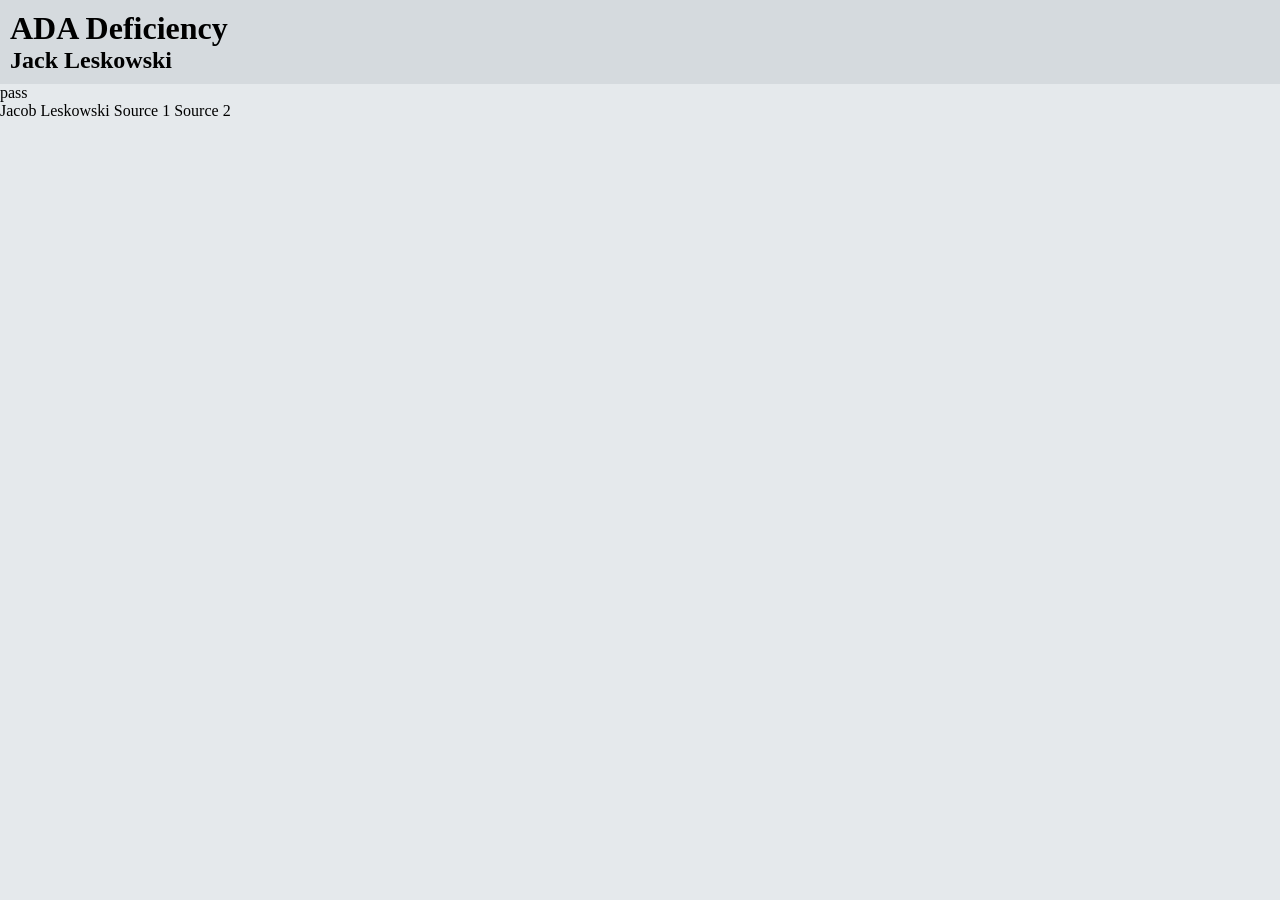
==== index.html @ b282b881 "init" ====
<!DOCTYPE html>
<html lang="en">

<head>
    <meta charset="UTF-8">
    <meta name="viewport" content="width=device-width, initial-scale=1.0">
    <title>ADA Deficiency</title>
    <link rel="stylesheet" href="style.css">
</head>

<body>
    <header id="largestHeader">
        <h1 id="title">ADA Deficiency</h1>
        <h2 id="author">Jack Leskowski</h2>
    </header>
    <main>
        pass
    </main>
    <footer>
        <a>Jacob Leskowski</a>
        <a>Source 1</a>
        <a>Source 2</a>
    </footer>
</body>

</html>
---- style.css ----
*,
*::before,
*::after {
    box-sizing: border-box;
}

:root {
    --text-color: #0D1321;
    --background: #E5E9EC;
    --background-secondary: #d5dade;
    --primary: #63C132;
    --secondary: #358600;
    --pop: #F25F5C;
}

html,
body {
    margin: 0;
    height: 100%;
    background-color: var(--background);
}

#largestHeader {
    padding: 10px;
    background-color: var(--background-secondary);
}

#largestHeader #title,
#largestHeader #author {
    margin: 0;
}
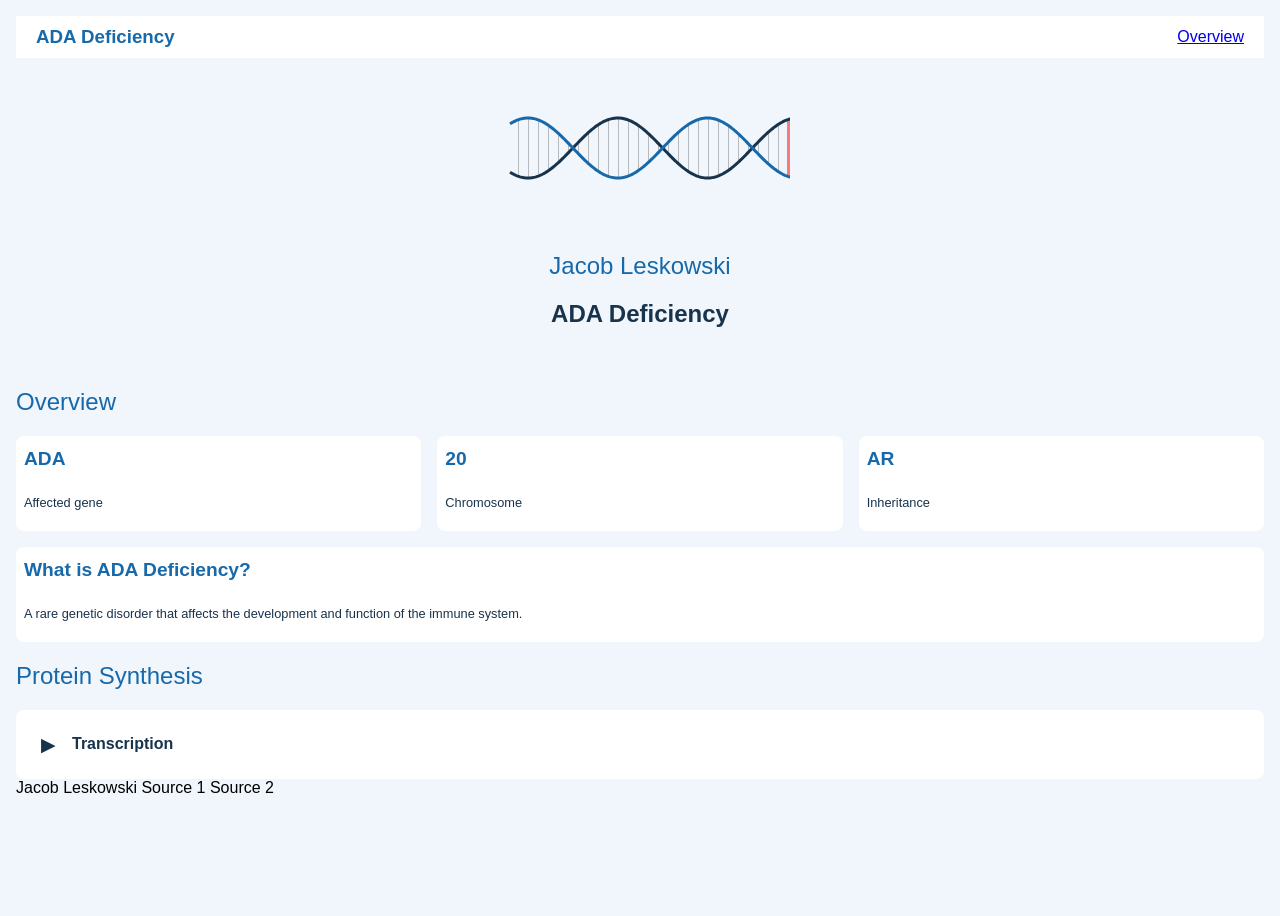
==== commit a35927b1: "genes" ====
--- a/index.html
+++ b/index.html
@@ -6,21 +6,62 @@
     <meta name="viewport" content="width=device-width, initial-scale=1.0">
     <title>ADA Deficiency</title>
     <link rel="stylesheet" href="style.css">
+    <link rel="icon" type="image/x-icon" href="assets/Favicon.png">
 </head>
 
 <body>
-    <header id="largestHeader">
-        <h1 id="title">ADA Deficiency</h1>
-        <h2 id="author">Jack Leskowski</h2>
-    </header>
-    <main>
-        pass
-    </main>
-    <footer>
-        <a>Jacob Leskowski</a>
-        <a>Source 1</a>
-        <a>Source 2</a>
-    </footer>
+    <nav id="navbar">
+        <h3><a href="#home">ADA Deficiency</a></h3>
+        <ul>
+            <a href="#overview">Overview</a>
+            </li>
+        </ul>
+    </nav>
+    <section id="home">
+        <svg id="animatedDNA"></svg>
+        <h2>Jacob Leskowski</h2>
+        <h1>ADA Deficiency</h1>
+    </section>
+    <section id="overview">
+        <h2 class="subtitle">Overview</h2>
+        <section id="infoCardCase">
+            <aside class="infoCard overCard">
+                <h4>ADA</h4>
+                <p>Affected gene</p>
+            </aside>
+            <aside class="infoCard overCard">
+                <h4>20</h4>
+                <p>Chromosome</p>
+            </aside>
+            <aside class="infoCard overCard">
+                <h4>AR</h4>
+                <p>Inheritance</p>
+            </aside>
+        </section>
+        <aside class="infoCard">
+            <h4>What is ADA Deficiency?</h4>
+            <p>A rare genetic disorder that affects the development and function of the immune system.</p>
+        </aside>
+    </section>
+    <section id="Protein Synthesis">
+        <h2 class="subtitle">Protein Synthesis</h2>
+        <section id="proteinStepCase">
+            <aside class="proteinCard">
+                <header>
+                    <button>▶</button>
+                    <h4>Transcription</h4>
+                </header>
+                <p>Inside the nucleus, the information stored in a gene is copied into RNA.</p>
+            </aside>
+        </section>
+        <footer>
+            <a>Jacob Leskowski</a>
+            <a>Source 1</a>
+            <a>Source 2</a>
+        </footer>
+        <script src="dnaAnimation.js"></script>
+        <script src="proteinCards.js"></script>
+
 </body>
 
 </html>
--- a/style.css
+++ b/style.css
@@ -5,27 +5,141 @@
 }
 
 :root {
-    --text-color: #0D1321;
-    --background: #E5E9EC;
-    --background-secondary: #d5dade;
-    --primary: #63C132;
-    --secondary: #358600;
-    --pop: #F25F5C;
+    --background: #F0F6FC;
+    --surface: #FFFFFF;
+    --accent: #1769AA;
+    --text: #18334C;
+    --carrier: #A16B08;
+    --affected: #C83D4D;
 }
+
 
 html,
 body {
-    margin: 0;
+    margin: 8px;
     height: 100%;
+    font-family: 'Inter', sans-serif;
     background-color: var(--background);
 }
 
-#largestHeader {
-    padding: 10px;
-    background-color: var(--background-secondary);
+/* #region Navigation */
+
+#navbar {
+    background-color: var(--surface);
+    display: flex;
+    justify-content: space-between;
+    align-items: center;
+    padding: 10px 20px;
 }
 
-#largestHeader #title,
-#largestHeader #author {
+#navbar h3 {
+    color: var(--accent);
     margin: 0;
+}
+
+#navbar h3 a {
+    color: var(--accent);
+    text-decoration: none;
+}
+
+#navbar ul {
+    list-style-type: none;
+    margin: 0;
+    padding: 0;
+    display: flex;
+}
+
+#navbar li a {
+    color: var(--text);
+    margin-left: 20px;
+    text-decoration: none;
+}
+
+/* #endregion */
+
+/* #region Home */
+
+#home {
+    text-align: center;
+    padding: 20px;
+}
+
+#home h2 {
+    font-weight: 100;
+    color: var(--accent);
+}
+
+#home h1 {
+    font-weight: bold;
+    color: var(--text);
+}
+
+/* #endregion */
+
+/* #region Overview */
+
+.subtitle {
+    font-weight: 100;
+    color: var(--accent);
+}
+
+#infoCardCase {
+    display: flex;
+    gap: 16px;
+    margin-bottom: 16px;
+}
+
+.overCard {
+    flex: 1;
+}
+
+.infoCard {
+    padding: 8px;
+    background-color: var(--surface);
+    border-radius: 8px;
+}
+
+.infoCard h4 {
+    font-size: 1.2em;
+    font-weight: 0;
+    margin-top: 4px;
+    color: var(--accent);
+}
+
+.infoCard p {
+    font-size: 0.8em;
+    color: var(--text);
+}
+
+/* #endregion */
+
+/* #region Protein Synthesis */
+
+.proteinCard {
+    border-radius: 8px;
+    background-color: var(--surface);
+    padding: 4px 16px;
+}
+
+.proteinCard header {
+    display: flex;
+    align-items: center;
+    color: var(--text);
+    gap: 8px;
+}
+
+.proteinCard header button {
+    width: 32px;
+    height: 32px;
+    border: none;
+    color: var(--text);
+    background-color: var(--surface);
+    font-size: 1.2em;
+    border-radius: 4px;
+    transition: background-color 0.3s ease-out;
+}
+
+.proteinCard header button:hover {
+    background-color: var(--background);
+    transition: background-color 0.3s ease-out;
 }
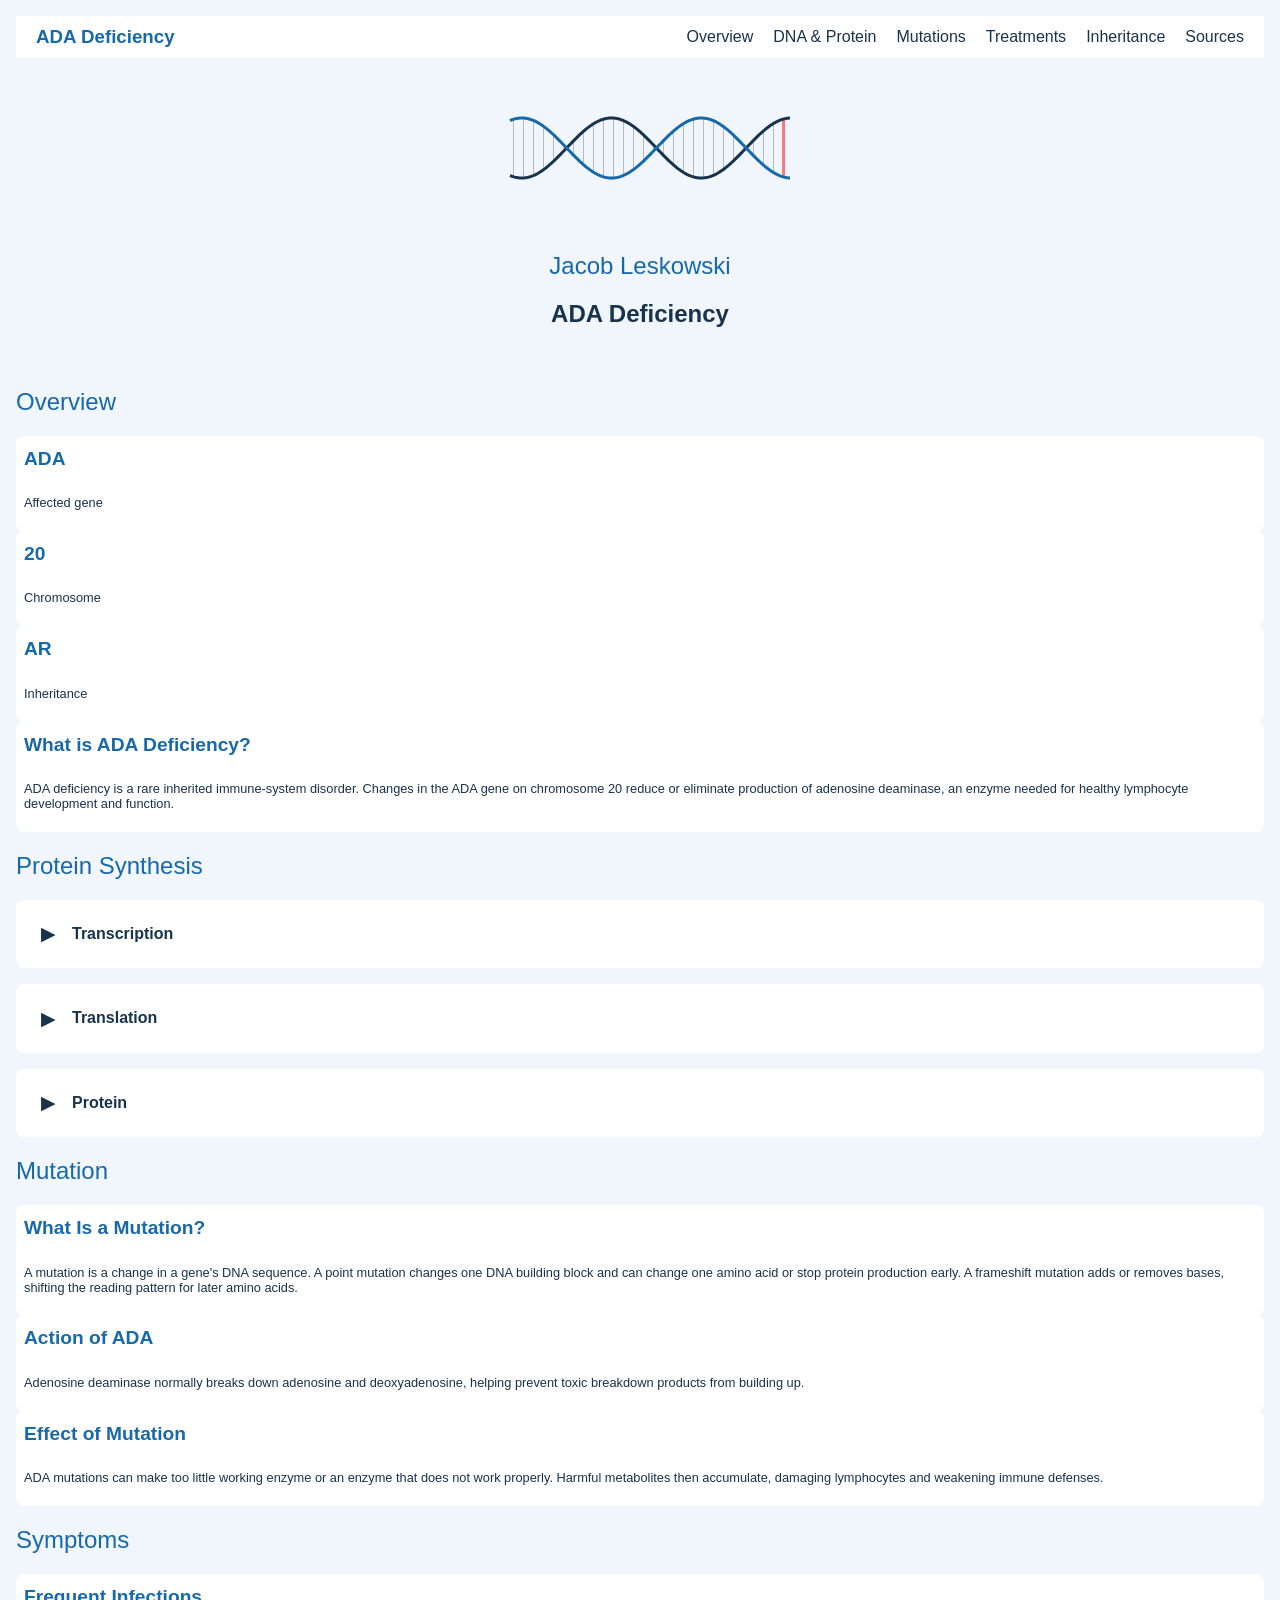
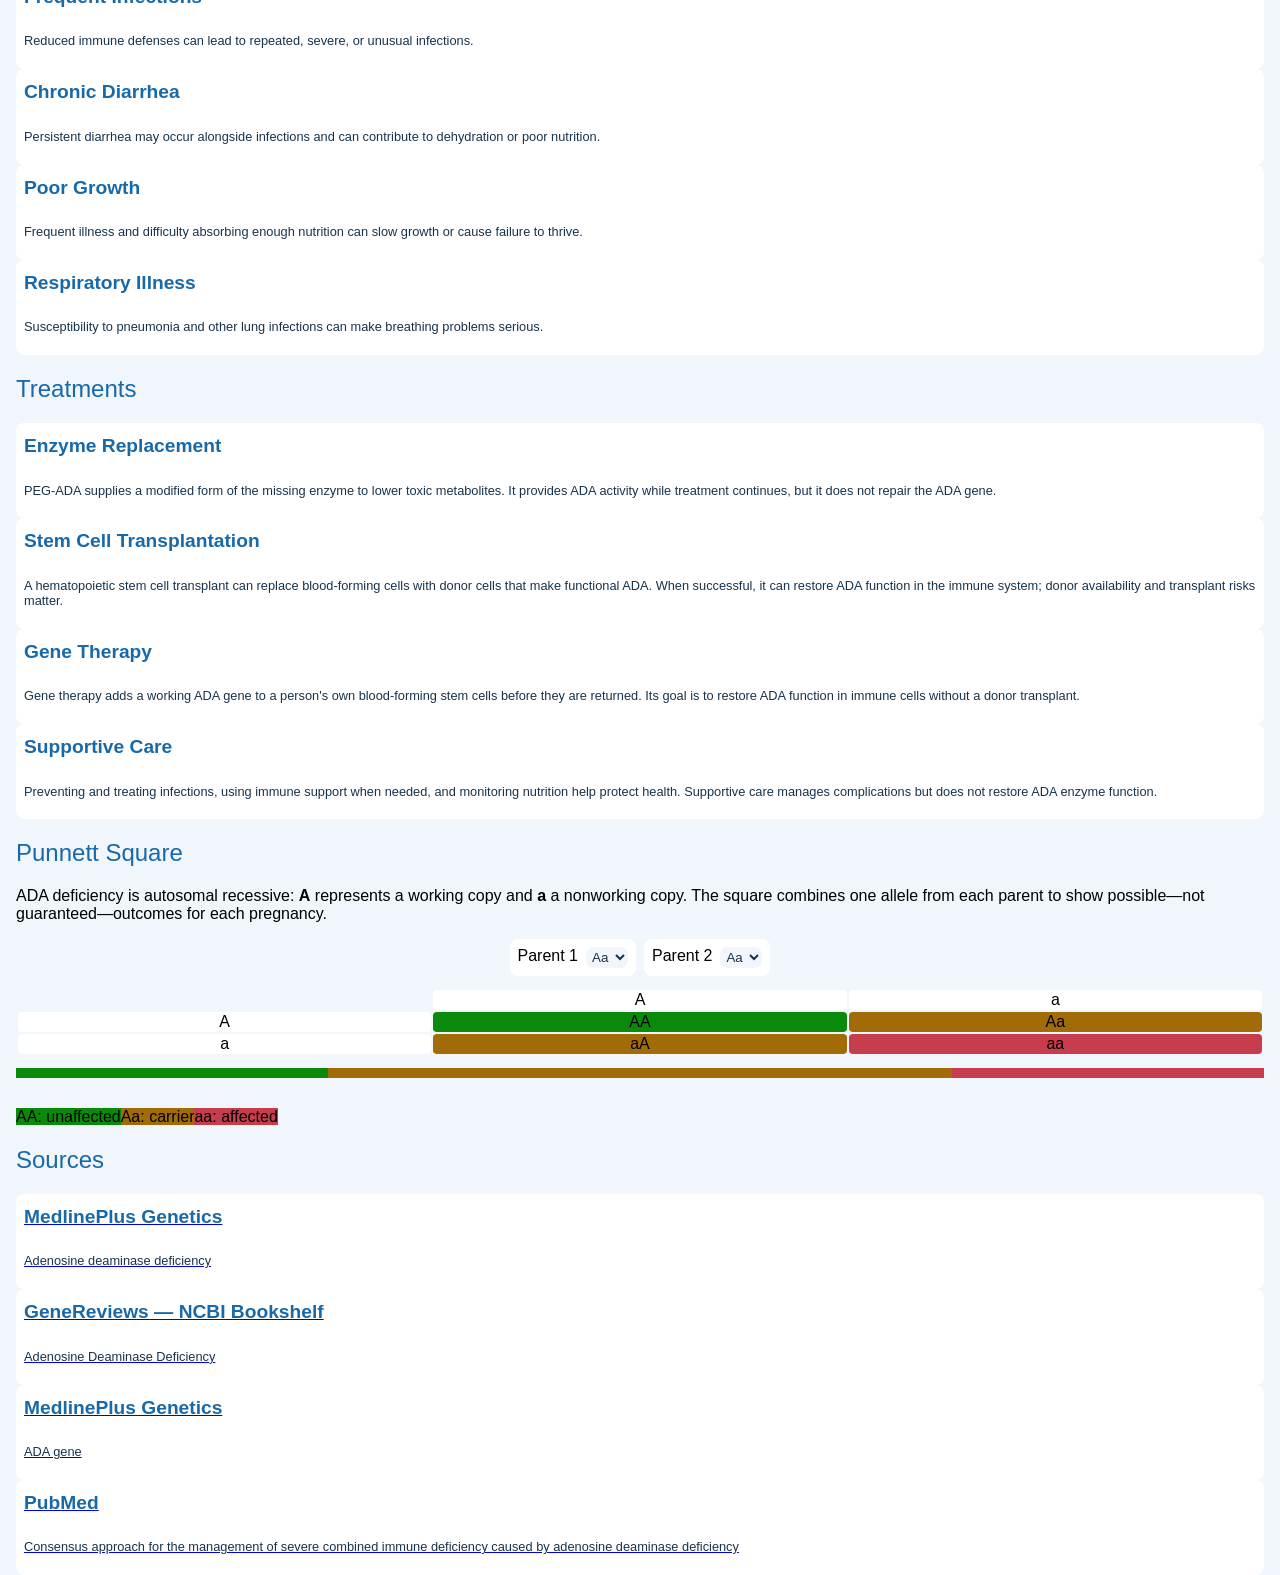
==== commit a345e221: "stuff" ====
--- a/index.html
+++ b/index.html
@@ -13,18 +13,22 @@
     <nav id="navbar">
         <h3><a href="#home">ADA Deficiency</a></h3>
         <ul>
-            <a href="#overview">Overview</a>
-            </li>
+            <li><a href="#overview">Overview</a></li>
+            <li><a href="#protein-synthesis">DNA &amp; Protein</a></li>
+            <li><a href="#mutation">Mutations</a></li>
+            <li><a href="#treatments">Treatments</a></li>
+            <li><a href="#punnett">Inheritance</a></li>
+            <li><a href="#sources">Sources</a></li>
         </ul>
     </nav>
     <section id="home">
         <svg id="animatedDNA"></svg>
-        <h2>Jacob Leskowski</h2>
+        <h2><a href="https://jacob-leskowski.github.io/" target="_blank">Jacob Leskowski</a></h2>
         <h1>ADA Deficiency</h1>
     </section>
     <section id="overview">
         <h2 class="subtitle">Overview</h2>
-        <section id="infoCardCase">
+        <section class="infoCardCase">
             <aside class="infoCard overCard">
                 <h4>ADA</h4>
                 <p>Affected gene</p>
@@ -40,10 +44,10 @@
         </section>
         <aside class="infoCard">
             <h4>What is ADA Deficiency?</h4>
-            <p>A rare genetic disorder that affects the development and function of the immune system.</p>
+            <p>ADA deficiency is a rare inherited immune-system disorder. Changes in the ADA gene on chromosome 20 reduce or eliminate production of adenosine deaminase, an enzyme needed for healthy lymphocyte development and function.</p>
         </aside>
     </section>
-    <section id="Protein Synthesis">
+    <section id="protein-synthesis">
         <h2 class="subtitle">Protein Synthesis</h2>
         <section id="proteinStepCase">
             <aside class="proteinCard">
@@ -51,17 +55,157 @@
                     <button>▶</button>
                     <h4>Transcription</h4>
                 </header>
-                <p>Inside the nucleus, the information stored in a gene is copied into RNA.</p>
-            </aside>
-        </section>
-        <footer>
-            <a>Jacob Leskowski</a>
-            <a>Source 1</a>
-            <a>Source 2</a>
+                <p>DNA is packaged into chromosomes in the nucleus. A gene is a DNA instruction; during transcription, the ADA gene's instruction is copied into messenger RNA (mRNA).</p>
+            </aside>
+            <aside class="proteinCard">
+                <header>
+                    <button>▶</button>
+                    <h4>Translation</h4>
+                </header>
+                <p>Outside the nucleus, ribosomes read mRNA in groups of three bases and join amino acids in the specified order. This process builds a protein.</p>
+            </aside>
+            <aside class="proteinCard">
+                <header>
+                    <button>▶</button>
+                    <h4>Protein</h4>
+                </header>
+                <p>The amino acid sequence guides how a protein folds. The ADA protein—adenosine deaminase—normally breaks down adenosine and deoxyadenosine; its three-dimensional shape is essential to that job.</p>
+            </aside>
+        </section>
+        <section id="mutation">
+            <h2 class="subtitle">Mutation</h2>
+            <section class="infoCardCase">
+                <aside class="infoCard">
+                    <h4>What Is a Mutation?</h4>
+                    <p>A mutation is a change in a gene's DNA sequence. A point mutation changes one DNA building block and can change one amino acid or stop protein production early. A frameshift mutation adds or removes bases, shifting the reading pattern for later amino acids.</p>
+                </aside>
+                <aside class="infoCard">
+                    <h4>Action of ADA</h4>
+                    <p>Adenosine deaminase normally breaks down adenosine and deoxyadenosine, helping prevent toxic breakdown products from building up.</p>
+                </aside>
+                <aside class="infoCard">
+                    <h4>Effect of Mutation</h4>
+                    <p>ADA mutations can make too little working enzyme or an enzyme that does not work properly. Harmful metabolites then accumulate, damaging lymphocytes and weakening immune defenses.</p>
+                </aside>
+            </section>
+        </section>
+        <section id="symptoms">
+            <h2 class="subtitle">Symptoms</h2>
+            <section class="infoCardCase">
+                <aside class="infoCard">
+                    <h4>Frequent Infections</h4>
+                    <p>Reduced immune defenses can lead to repeated, severe, or unusual infections.</p>
+                </aside>
+                <aside class="infoCard">
+                    <h4>Chronic Diarrhea</h4>
+                    <p>Persistent diarrhea may occur alongside infections and can contribute to dehydration or poor nutrition.</p>
+                </aside>
+                <aside class="infoCard">
+                    <h4>Poor Growth</h4>
+                    <p>Frequent illness and difficulty absorbing enough nutrition can slow growth or cause failure to thrive.</p>
+                </aside>
+                <aside class="infoCard">
+                    <h4>Respiratory Illness</h4>
+                    <p>Susceptibility to pneumonia and other lung infections can make breathing problems serious.</p>
+                </aside>
+            </section>
+        </section>
+        <section id="treatments">
+            <h2 class="subtitle">Treatments</h2>
+            <section class="infoCardCase">
+                <aside class="infoCard">
+                    <h4>Enzyme Replacement</h4>
+                    <p>PEG-ADA supplies a modified form of the missing enzyme to lower toxic metabolites. It provides ADA activity while treatment continues, but it does not repair the ADA gene.</p>
+                </aside>
+                <aside class="infoCard">
+                    <h4>Stem Cell Transplantation</h4>
+                    <p>A hematopoietic stem cell transplant can replace blood-forming cells with donor cells that make functional ADA. When successful, it can restore ADA function in the immune system; donor availability and transplant risks matter.</p>
+                </aside>
+                <aside class="infoCard">
+                    <h4>Gene Therapy</h4>
+                    <p>Gene therapy adds a working ADA gene to a person's own blood-forming stem cells before they are returned. Its goal is to restore ADA function in immune cells without a donor transplant.</p>
+                </aside>
+                <aside class="infoCard">
+                    <h4>Supportive Care</h4>
+                    <p>Preventing and treating infections, using immune support when needed, and monitoring nutrition help protect health. Supportive care manages complications but does not restore ADA enzyme function.</p>
+                </aside>
+            </section>
+        </section>
+        <section id="punnett">
+            <h2 class="subtitle">Punnett Square</h2>
+            <p class="sectionIntro">ADA deficiency is autosomal recessive: <strong>A</strong> represents a working copy and <strong>a</strong> a nonworking copy. The square combines one allele from each parent to show possible—not guaranteed—outcomes for each pregnancy.</p>
+            <div id="bees">
+                <div class="options">
+                    <label for="parent1">Parent 1</label>
+                    <select id="parent1" name="parent1">
+                        <option value="AA">AA</option>
+                        <option value="Aa" selected>Aa</option>
+                        <option value="aa">aa</option>
+                    </select>
+                </div>
+                <div class="options">
+                    <label for="parent2">Parent 2</label>
+                    <select id="parent2" name="parent2">
+                        <option value="AA">AA</option>
+                        <option value="Aa" selected>Aa</option>
+                        <option value="aa">aa</option>
+                    </select>
+                </div>
+            </div>
+            <table id="punnettSquare">
+                <tr>
+                    <td class="noneSquare"></td>
+                    <td class="baseSquare" id="parent11">A</td>
+                    <td class="baseSquare" id="parent12">A</td>
+                </tr>
+                <tr>
+                    <td class="baseSquare" id="parent21">A</td>
+                    <td class="goodSquare" id="output1">AA</td>
+                    <td class="carrierSquare" id="output2">Aa</td>
+                </tr>
+                <tr>
+                    <td class="baseSquare" id="parent22">a</td>
+                    <td class="carrierSquare" id="output3">Aa</td>
+                    <td class="affectedSquare" id="output4">aa</td>
+                </tr>
+            </table>
+            <svg id="affectedBar"></svg>
+            <p class="legend"><span class="legendItem goodSquare">AA: unaffected</span><span class="legendItem carrierSquare">Aa: carrier</span><span class="legendItem affectedSquare">aa: affected</span></p>
+        </section>
+    </main>
+        <footer id="sources">
+            <h2 class="subtitle">Sources</h2>
+            <section class="infoCardCase">
+                <a href="https://medlineplus.gov/genetics/condition/adenosine-deaminase-deficiency/" target="_blank">
+                    <aside class="infoCard">
+                        <h4>MedlinePlus Genetics</h4>
+                        <p>Adenosine deaminase deficiency</p>
+                    </aside>
+                </a>
+                <a href="https://www.ncbi.nlm.nih.gov/books/NBK1483/" target="_blank">
+                    <aside class="infoCard">
+                        <h4>GeneReviews — NCBI Bookshelf</h4>
+                        <p>Adenosine Deaminase Deficiency</p>
+                    </aside>
+                </a><a href="https://medlineplus.gov/genetics/gene/ada/" target="_blank">
+                    <aside class="infoCard">
+                        <h4>MedlinePlus Genetics</h4>
+                        <p>ADA gene</p>
+                    </aside>
+                </a>
+                <a href="https://pubmed.ncbi.nlm.nih.gov/30194989/" target="_blank">
+                    <aside class="infoCard">
+                        <h4>PubMed</h4>
+                        <p>Consensus approach for the management of severe combined immune deficiency caused by
+                            adenosine deaminase deficiency</p>
+                    </aside>
+                </a>
+            </section>
         </footer>
-        <script src="dnaAnimation.js"></script>
-        <script src="proteinCards.js"></script>
+    <script src="dnaAnimation.js"></script>
+    <script src="proteinCards.js"></script>
+    <script src="punnett.js"></script>
 
 </body>
 
-</html>+</html>
--- a/style.css
+++ b/style.css
@@ -9,6 +9,7 @@
     --surface: #FFFFFF;
     --accent: #1769AA;
     --text: #18334C;
+    --good: #0A8A0A;
     --carrier: #A16B08;
     --affected: #C83D4D;
 }
@@ -69,6 +70,11 @@
     color: var(--accent);
 }
 
+#home h2 a {
+    color: var(--accent);
+    text-decoration: none;
+}
+
 #home h1 {
     font-weight: bold;
     color: var(--text);
@@ -87,6 +93,8 @@
     display: flex;
     gap: 16px;
     margin-bottom: 16px;
+    flex-wrap: wrap;
+    justify-content: center;
 }
 
 .overCard {
@@ -97,13 +105,23 @@
     padding: 8px;
     background-color: var(--surface);
     border-radius: 8px;
+    min-width: 200px;
 }
 
 .infoCard h4 {
     font-size: 1.2em;
     font-weight: 0;
     margin-top: 4px;
-    color: var(--accent);
+    text-decoration: none;
+    color: var(--accent);
+}
+
+footer #infoCardCase a,
+footer #infoCardCase a:visited,
+footer #infoCardCase a:hover,
+footer #infoCardCase a:active {
+    color: inherit;
+    text-decoration: none;
 }
 
 .infoCard p {
@@ -116,6 +134,7 @@
 /* #region Protein Synthesis */
 
 .proteinCard {
+    margin: 16px 0;
     border-radius: 8px;
     background-color: var(--surface);
     padding: 4px 16px;
@@ -142,4 +161,70 @@
 .proteinCard header button:hover {
     background-color: var(--background);
     transition: background-color 0.3s ease-out;
+}
+
+/* #endregion */
+
+/* #region Punnett Square */
+
+#punnett table {
+    width: 100%;
+}
+
+#punnett td {
+    border-radius: 4px;
+    width: 30%;
+    justify-content: center;
+    text-align: center;
+}
+
+.noneSquare {
+    background-color: var(--background);
+}
+
+.baseSquare {
+    background-color: var(--surface);
+}
+
+.goodSquare {
+    background-color: var(--good);
+}
+
+.carrierSquare {
+    background-color: var(--carrier);
+}
+
+.affectedSquare {
+    background-color: var(--affected);
+}
+
+#bees {
+    display: flex;
+    justify-content: column;
+    justify-content: center;
+    align-items: center;
+    gap: 8px;
+    margin-bottom: 12px;
+}
+
+.options {
+    display: flex;
+    flex-direction: row;
+    gap: 8px;
+    background-color: var(--surface);
+    width: fit-content;
+    padding: 8px;
+    border-radius: 8px;
+}
+
+select {
+    background-color: var(--background);
+    border: 1px solid var(--border);
+    color: var(--text);
+    padding: 2px;
+    border-radius: 8px;
+}
+
+#affectedBar {
+    margin-top: 12px;
 }
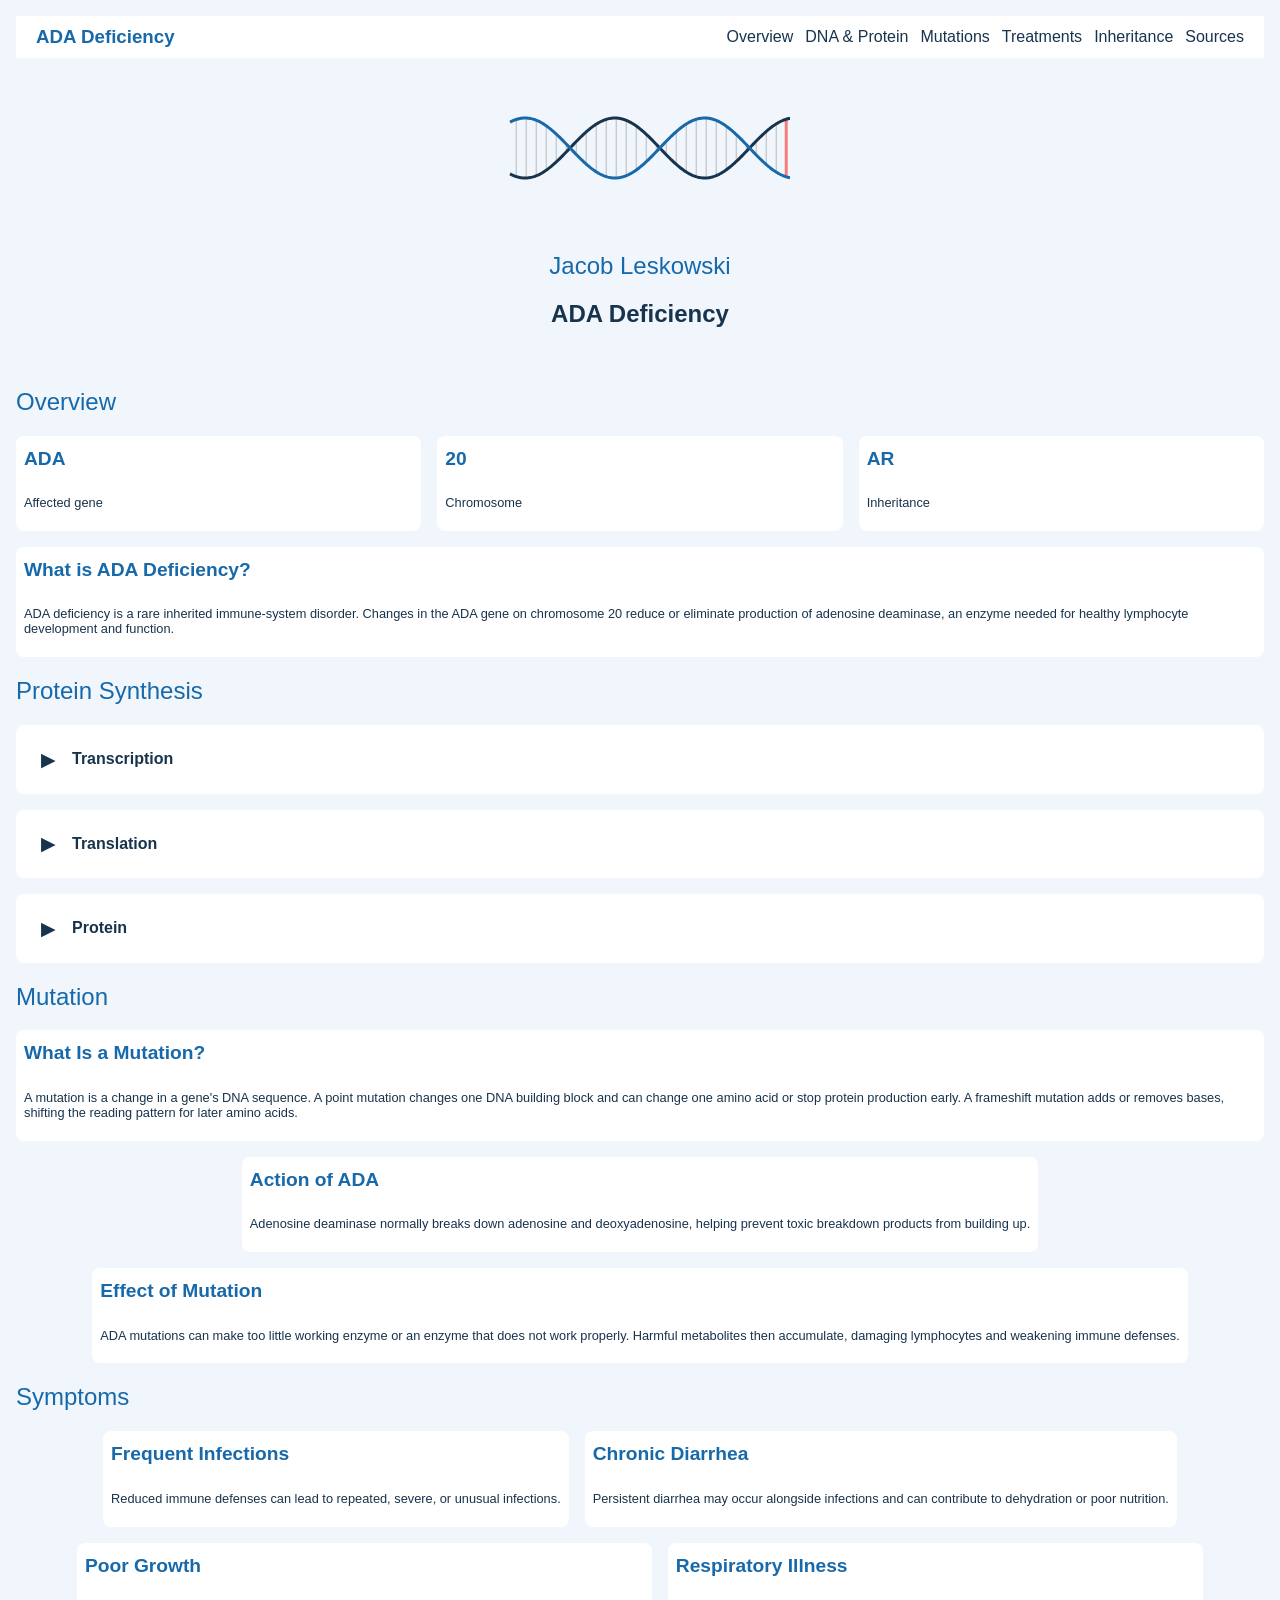
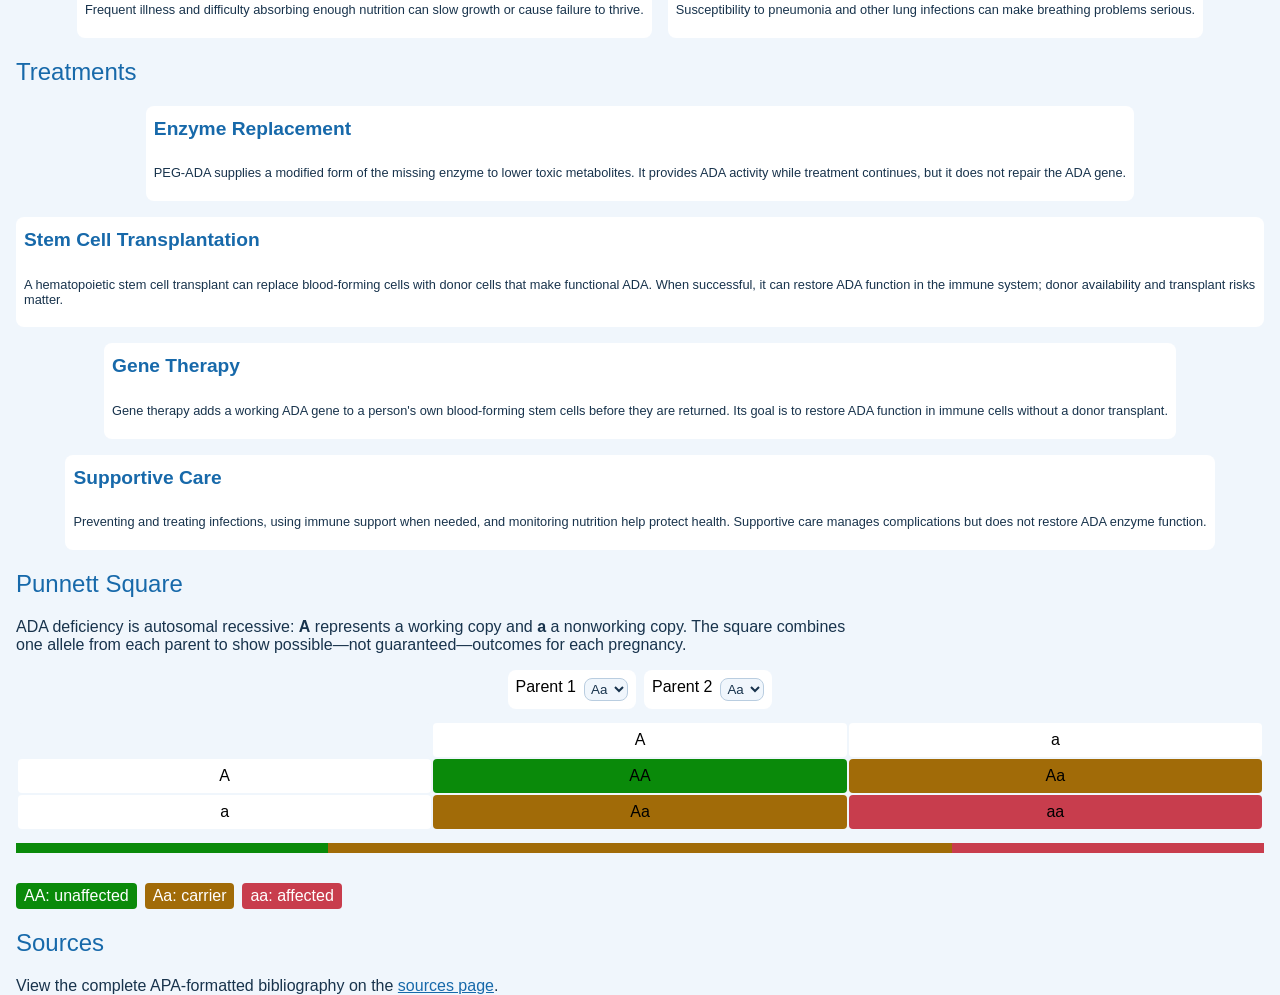
==== commit 40c86a09: "load" ====
--- a/index.html
+++ b/index.html
@@ -18,9 +18,10 @@
             <li><a href="#mutation">Mutations</a></li>
             <li><a href="#treatments">Treatments</a></li>
             <li><a href="#punnett">Inheritance</a></li>
-            <li><a href="#sources">Sources</a></li>
+            <li><a href="sources.html">Sources</a></li>
         </ul>
     </nav>
+    <main>
     <section id="home">
         <svg id="animatedDNA"></svg>
         <h2><a href="https://jacob-leskowski.github.io/" target="_blank">Jacob Leskowski</a></h2>
@@ -72,6 +73,7 @@
                 <p>The amino acid sequence guides how a protein folds. The ADA protein—adenosine deaminase—normally breaks down adenosine and deoxyadenosine; its three-dimensional shape is essential to that job.</p>
             </aside>
         </section>
+    </section>
         <section id="mutation">
             <h2 class="subtitle">Mutation</h2>
             <section class="infoCardCase">
@@ -175,32 +177,7 @@
     </main>
         <footer id="sources">
             <h2 class="subtitle">Sources</h2>
-            <section class="infoCardCase">
-                <a href="https://medlineplus.gov/genetics/condition/adenosine-deaminase-deficiency/" target="_blank">
-                    <aside class="infoCard">
-                        <h4>MedlinePlus Genetics</h4>
-                        <p>Adenosine deaminase deficiency</p>
-                    </aside>
-                </a>
-                <a href="https://www.ncbi.nlm.nih.gov/books/NBK1483/" target="_blank">
-                    <aside class="infoCard">
-                        <h4>GeneReviews — NCBI Bookshelf</h4>
-                        <p>Adenosine Deaminase Deficiency</p>
-                    </aside>
-                </a><a href="https://medlineplus.gov/genetics/gene/ada/" target="_blank">
-                    <aside class="infoCard">
-                        <h4>MedlinePlus Genetics</h4>
-                        <p>ADA gene</p>
-                    </aside>
-                </a>
-                <a href="https://pubmed.ncbi.nlm.nih.gov/30194989/" target="_blank">
-                    <aside class="infoCard">
-                        <h4>PubMed</h4>
-                        <p>Consensus approach for the management of severe combined immune deficiency caused by
-                            adenosine deaminase deficiency</p>
-                    </aside>
-                </a>
-            </section>
+            <p class="sectionIntro">View the complete APA-formatted bibliography on the <a href="sources.html">sources page</a>.</p>
         </footer>
     <script src="dnaAnimation.js"></script>
     <script src="proteinCards.js"></script>
--- a/style.css
+++ b/style.css
@@ -12,6 +12,7 @@
     --good: #0A8A0A;
     --carrier: #A16B08;
     --affected: #C83D4D;
+    --border: #B9CDE0;
 }
 
 
@@ -48,11 +49,12 @@
     margin: 0;
     padding: 0;
     display: flex;
+    flex-wrap: wrap;
+    gap: 12px;
 }
 
 #navbar li a {
     color: var(--text);
-    margin-left: 20px;
     text-decoration: none;
 }
 
@@ -89,7 +91,7 @@
     color: var(--accent);
 }
 
-#infoCardCase {
+.infoCardCase {
     display: flex;
     gap: 16px;
     margin-bottom: 16px;
@@ -110,16 +112,16 @@
 
 .infoCard h4 {
     font-size: 1.2em;
-    font-weight: 0;
+    font-weight: 600;
     margin-top: 4px;
     text-decoration: none;
     color: var(--accent);
 }
 
-footer #infoCardCase a,
-footer #infoCardCase a:visited,
-footer #infoCardCase a:hover,
-footer #infoCardCase a:active {
+footer .infoCardCase a,
+footer .infoCardCase a:visited,
+footer .infoCardCase a:hover,
+footer .infoCardCase a:active {
     color: inherit;
     text-decoration: none;
 }
@@ -174,8 +176,8 @@
 #punnett td {
     border-radius: 4px;
     width: 30%;
-    justify-content: center;
     text-align: center;
+    padding: 8px;
 }
 
 .noneSquare {
@@ -200,7 +202,6 @@
 
 #bees {
     display: flex;
-    justify-content: column;
     justify-content: center;
     align-items: center;
     gap: 8px;
@@ -227,4 +228,73 @@
 
 #affectedBar {
     margin-top: 12px;
-}+}
+
+.sectionIntro {
+    color: var(--text);
+    max-width: 850px;
+}
+
+.legend {
+    display: flex;
+    flex-wrap: wrap;
+    gap: 8px;
+}
+
+.legendItem {
+    border-radius: 4px;
+    color: var(--surface);
+    padding: 4px 8px;
+}
+
+/* #region Sources page */
+
+.sourcesPage {
+    max-width: 950px;
+    margin: 0 auto;
+    padding: 24px 16px;
+}
+
+.sourcesPage h1 {
+    color: var(--accent);
+    font-weight: 400;
+}
+
+.referenceList {
+    display: grid;
+    gap: 16px;
+    margin-top: 24px;
+}
+
+.referenceCard {
+    background-color: var(--surface);
+    border-left: 4px solid var(--accent);
+    border-radius: 8px;
+    padding: 16px;
+}
+
+.referenceCard h2 {
+    color: var(--accent);
+    font-size: 1.2rem;
+    margin-top: 0;
+}
+
+.apaReference {
+    color: var(--text);
+    line-height: 1.6;
+    margin-left: 2em;
+    text-indent: -2em;
+}
+
+.apaReference a,
+.sectionIntro a {
+    color: var(--accent);
+    overflow-wrap: anywhere;
+}
+
+.sourceUse {
+    color: var(--text);
+    margin-bottom: 0;
+}
+
+/* #endregion */
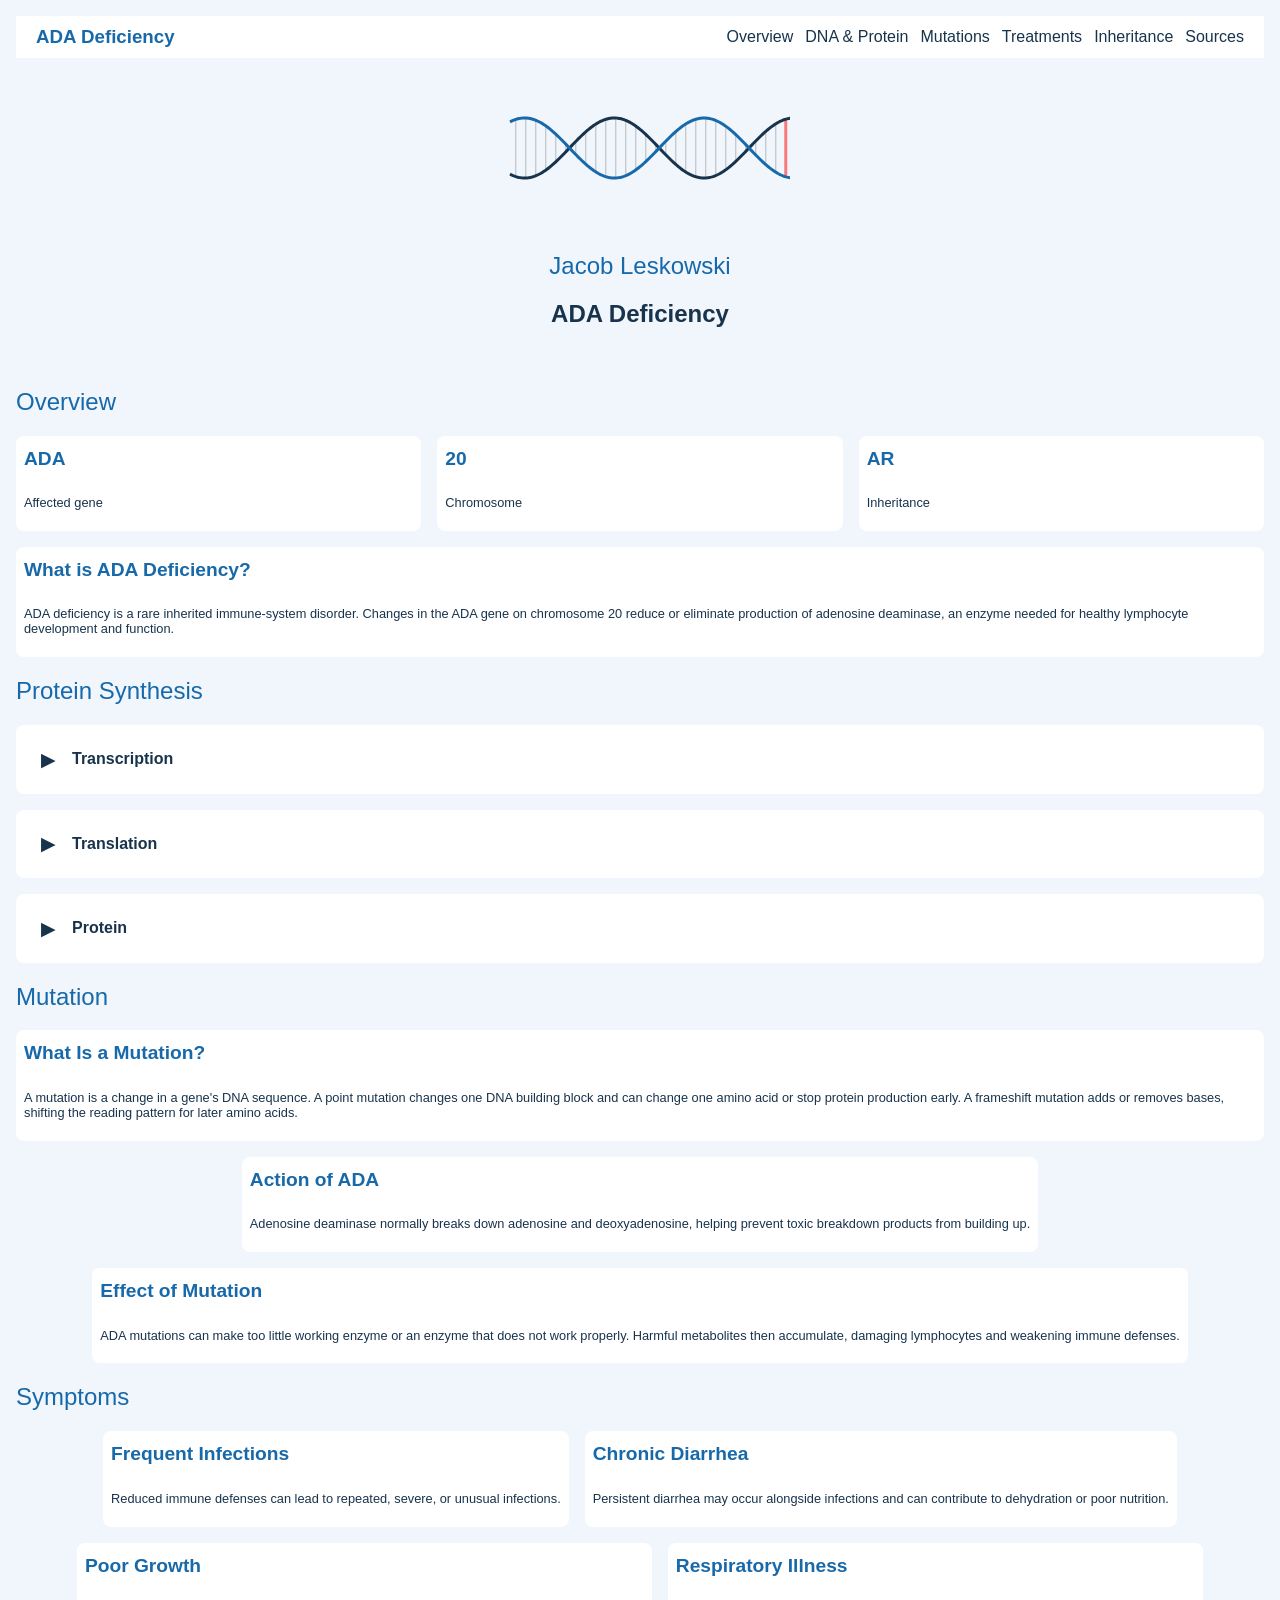
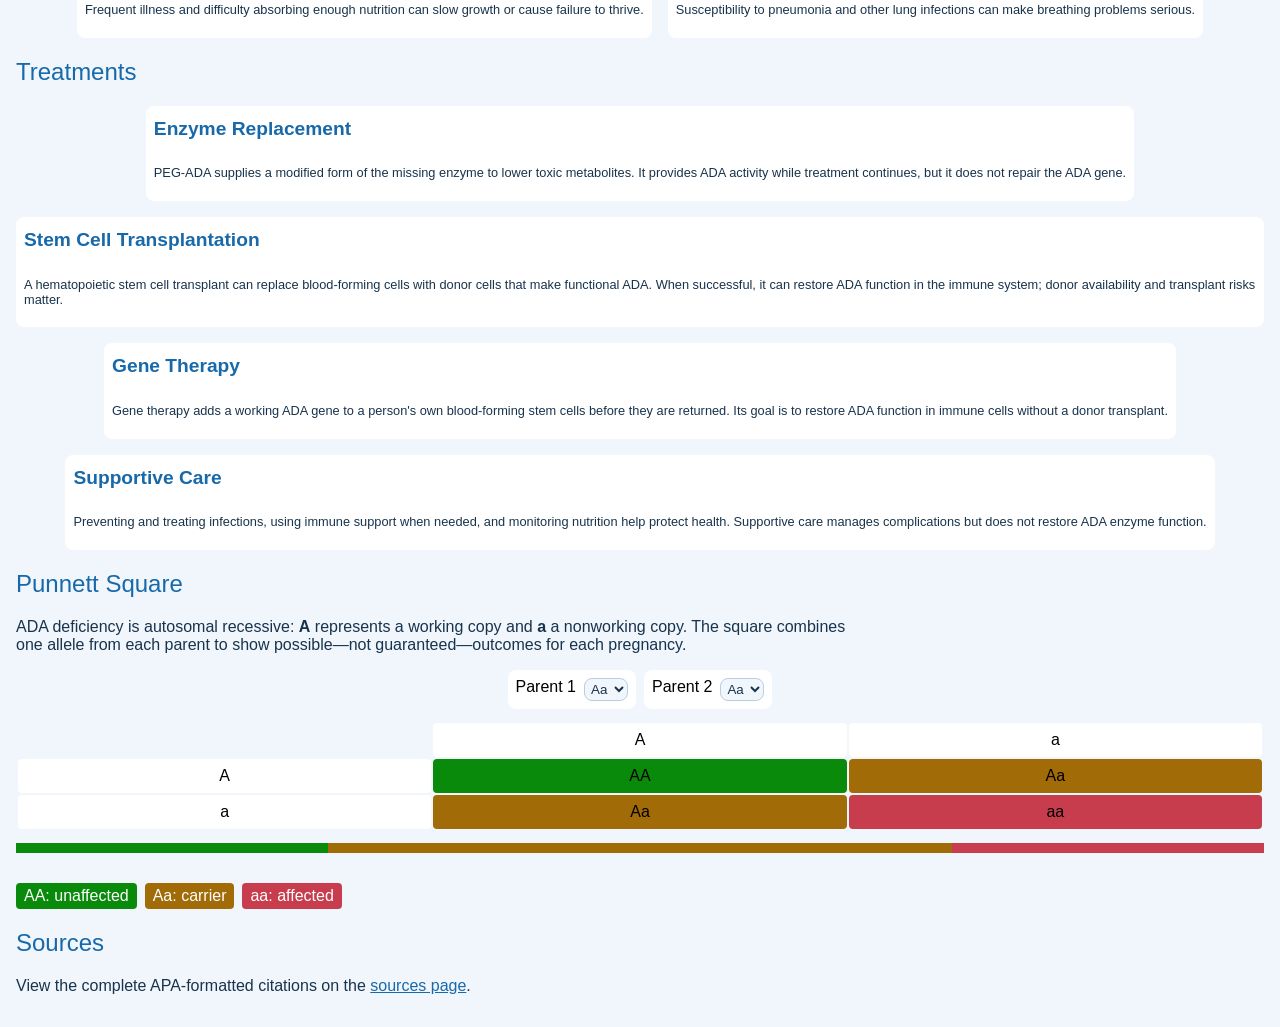
==== commit b5aaa246: "ADA Final Please" ====
--- a/index.html
+++ b/index.html
@@ -177,7 +177,8 @@
     </main>
         <footer id="sources">
             <h2 class="subtitle">Sources</h2>
-            <p class="sectionIntro">View the complete APA-formatted bibliography on the <a href="sources.html">sources page</a>.</p>
+            <p class="sectionIntro">View the complete APA-formatted citations on the <a href="sources.html">sources page</a>.</p>
+            <div id="spacerSource"></div>
         </footer>
     <script src="dnaAnimation.js"></script>
     <script src="proteinCards.js"></script>
--- a/style.css
+++ b/style.css
@@ -298,3 +298,8 @@
 }
 
 /* #endregion */
+
+
+#spacerSource {
+    height: 16px;
+}
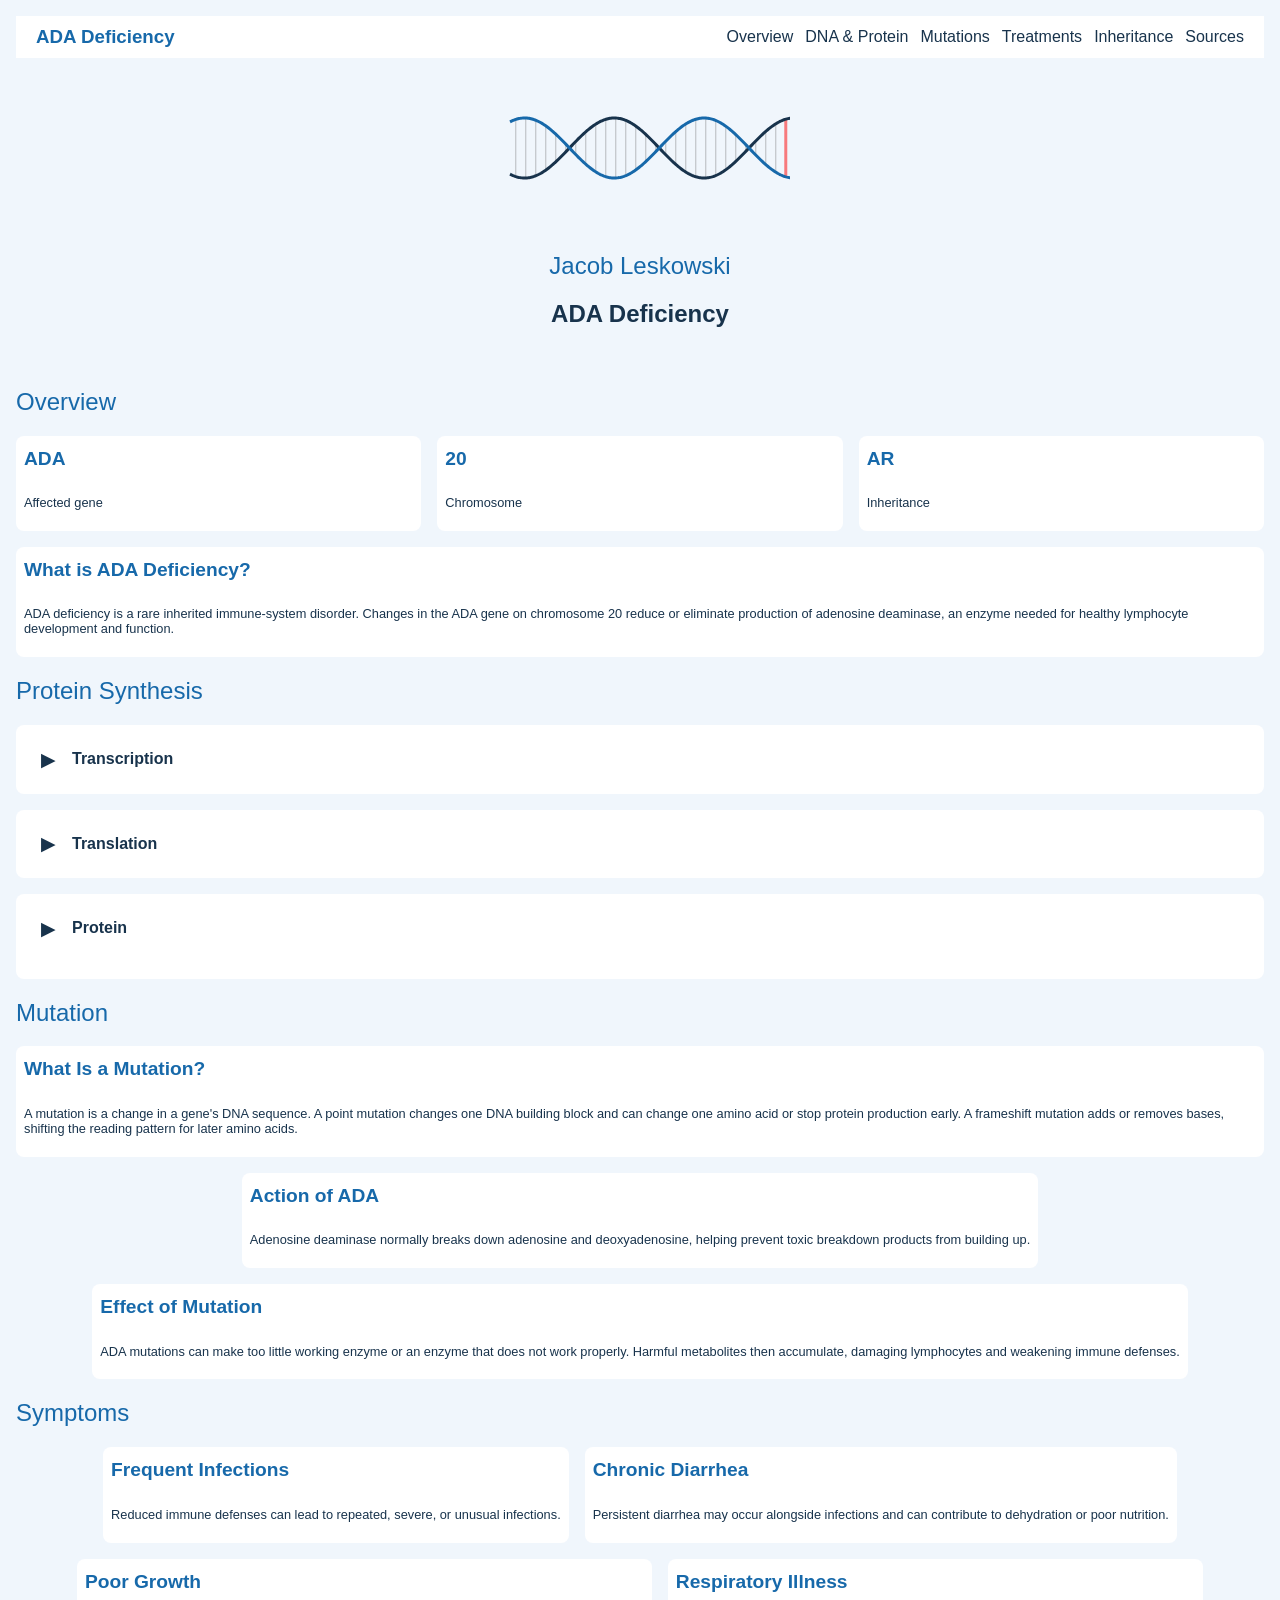
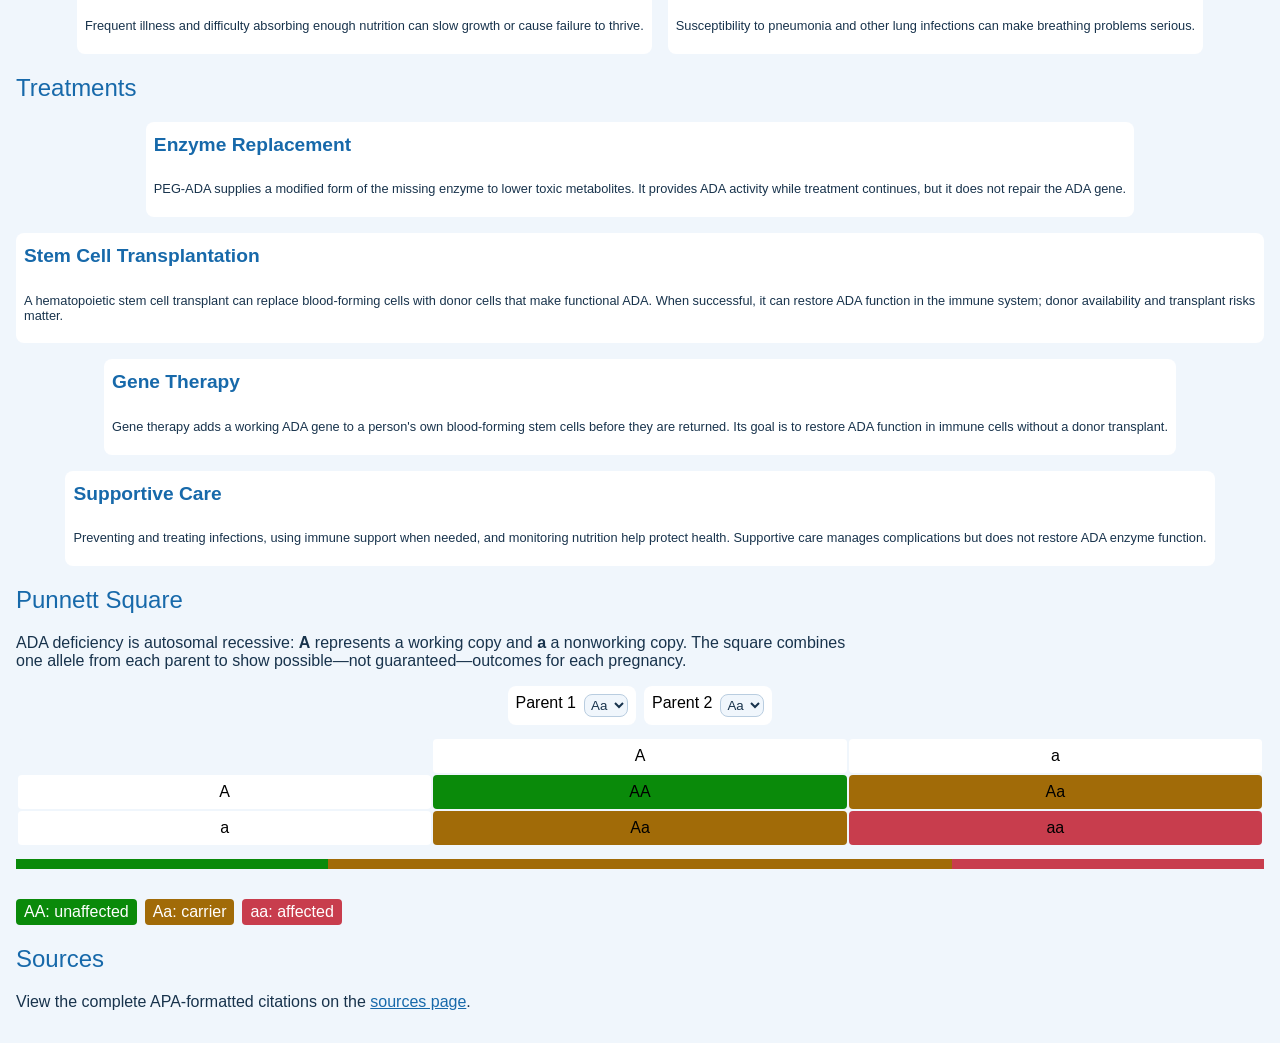
==== commit f68bdf02: "final question please" ====
--- a/index.html
+++ b/index.html
@@ -22,72 +22,87 @@
         </ul>
     </nav>
     <main>
-    <section id="home">
-        <svg id="animatedDNA"></svg>
-        <h2><a href="https://jacob-leskowski.github.io/" target="_blank">Jacob Leskowski</a></h2>
-        <h1>ADA Deficiency</h1>
-    </section>
-    <section id="overview">
-        <h2 class="subtitle">Overview</h2>
-        <section class="infoCardCase">
-            <aside class="infoCard overCard">
-                <h4>ADA</h4>
-                <p>Affected gene</p>
+        <section id="home">
+            <svg id="animatedDNA"></svg>
+            <h2><a href="https://jacob-leskowski.github.io/" target="_blank">Jacob Leskowski</a></h2>
+            <h1>ADA Deficiency</h1>
+        </section>
+        <section id="overview">
+            <h2 class="subtitle">Overview</h2>
+            <section class="infoCardCase">
+                <aside class="infoCard overCard">
+                    <h4>ADA</h4>
+                    <p>Affected gene</p>
+                </aside>
+                <aside class="infoCard overCard">
+                    <h4>20</h4>
+                    <p>Chromosome</p>
+                </aside>
+                <aside class="infoCard overCard">
+                    <h4>AR</h4>
+                    <p>Inheritance</p>
+                </aside>
+            </section>
+            <aside class="infoCard">
+                <h4>What is ADA Deficiency?</h4>
+                <p>ADA deficiency is a rare inherited immune-system disorder. Changes in the ADA gene on chromosome 20
+                    reduce or eliminate production of adenosine deaminase, an enzyme needed for healthy lymphocyte
+                    development and function.</p>
             </aside>
-            <aside class="infoCard overCard">
-                <h4>20</h4>
-                <p>Chromosome</p>
-            </aside>
-            <aside class="infoCard overCard">
-                <h4>AR</h4>
-                <p>Inheritance</p>
-            </aside>
-        </section>
-        <aside class="infoCard">
-            <h4>What is ADA Deficiency?</h4>
-            <p>ADA deficiency is a rare inherited immune-system disorder. Changes in the ADA gene on chromosome 20 reduce or eliminate production of adenosine deaminase, an enzyme needed for healthy lymphocyte development and function.</p>
-        </aside>
-    </section>
-    <section id="protein-synthesis">
-        <h2 class="subtitle">Protein Synthesis</h2>
-        <section id="proteinStepCase">
-            <aside class="proteinCard">
-                <header>
-                    <button>▶</button>
-                    <h4>Transcription</h4>
-                </header>
-                <p>DNA is packaged into chromosomes in the nucleus. A gene is a DNA instruction; during transcription, the ADA gene's instruction is copied into messenger RNA (mRNA).</p>
-            </aside>
-            <aside class="proteinCard">
-                <header>
-                    <button>▶</button>
-                    <h4>Translation</h4>
-                </header>
-                <p>Outside the nucleus, ribosomes read mRNA in groups of three bases and join amino acids in the specified order. This process builds a protein.</p>
-            </aside>
-            <aside class="proteinCard">
-                <header>
-                    <button>▶</button>
-                    <h4>Protein</h4>
-                </header>
-                <p>The amino acid sequence guides how a protein folds. The ADA protein—adenosine deaminase—normally breaks down adenosine and deoxyadenosine; its three-dimensional shape is essential to that job.</p>
-            </aside>
-        </section>
-    </section>
+        </section>
+        <section id="protein-synthesis">
+            <h2 class="subtitle">Protein Synthesis</h2>
+            <section id="proteinStepCase">
+                <aside class="proteinCard">
+                    <header>
+                        <button>▶</button>
+                        <h4>Transcription</h4>
+                    </header>
+                    <p>DNA is packaged into chromosomes in the nucleus. The DNA stays in the nucleus for protection. A
+                        gene is a DNA instruction; during transcription, the ADA gene's instruction is copied into
+                        messenger RNA (mRNA) to be brought out of the nucleus.</p>
+                </aside>
+                <aside class="proteinCard">
+                    <header>
+                        <button>▶</button>
+                        <h4>Translation</h4>
+                    </header>
+                    <p>Outside the nucleus, ribosomes read mRNA in groups of three bases at a time which form a codon.
+                        Each codon corresponds to a specific amino acid. The ribosome then joins amino acids in the
+                        specified order. This process builds a protein.</p>
+                </aside>
+                <aside class="proteinCard">
+                    <header>
+                        <button>▶</button>
+                        <h4>Protein</h4>
+                    </header>
+                    <p>The amino acid sequence guides how a protein folds. The ADA protein—adenosine deaminase—normally
+                        breaks down adenosine and deoxyadenosine; its three-dimensional shape is essential to that job
+                        as the enzyme's active site must fit the molecules it acts on. ADA deficiency can result from a
+                        mutation that changes the amino acid sequence, altering the protein's abiltity to reduce the
+                        toxins.</p>
+                    </p>
+                </aside>
+            </section>
+        </section>
         <section id="mutation">
             <h2 class="subtitle">Mutation</h2>
             <section class="infoCardCase">
                 <aside class="infoCard">
                     <h4>What Is a Mutation?</h4>
-                    <p>A mutation is a change in a gene's DNA sequence. A point mutation changes one DNA building block and can change one amino acid or stop protein production early. A frameshift mutation adds or removes bases, shifting the reading pattern for later amino acids.</p>
+                    <p>A mutation is a change in a gene's DNA sequence. A point mutation changes one DNA building block
+                        and can change one amino acid or stop protein production early. A frameshift mutation adds or
+                        removes bases, shifting the reading pattern for later amino acids.</p>
                 </aside>
                 <aside class="infoCard">
                     <h4>Action of ADA</h4>
-                    <p>Adenosine deaminase normally breaks down adenosine and deoxyadenosine, helping prevent toxic breakdown products from building up.</p>
+                    <p>Adenosine deaminase normally breaks down adenosine and deoxyadenosine, helping prevent toxic
+                        breakdown products from building up.</p>
                 </aside>
                 <aside class="infoCard">
                     <h4>Effect of Mutation</h4>
-                    <p>ADA mutations can make too little working enzyme or an enzyme that does not work properly. Harmful metabolites then accumulate, damaging lymphocytes and weakening immune defenses.</p>
+                    <p>ADA mutations can make too little working enzyme or an enzyme that does not work properly.
+                        Harmful metabolites then accumulate, damaging lymphocytes and weakening immune defenses.</p>
                 </aside>
             </section>
         </section>
@@ -100,11 +115,13 @@
                 </aside>
                 <aside class="infoCard">
                     <h4>Chronic Diarrhea</h4>
-                    <p>Persistent diarrhea may occur alongside infections and can contribute to dehydration or poor nutrition.</p>
+                    <p>Persistent diarrhea may occur alongside infections and can contribute to dehydration or poor
+                        nutrition.</p>
                 </aside>
                 <aside class="infoCard">
                     <h4>Poor Growth</h4>
-                    <p>Frequent illness and difficulty absorbing enough nutrition can slow growth or cause failure to thrive.</p>
+                    <p>Frequent illness and difficulty absorbing enough nutrition can slow growth or cause failure to
+                        thrive.</p>
                 </aside>
                 <aside class="infoCard">
                     <h4>Respiratory Illness</h4>
@@ -117,25 +134,33 @@
             <section class="infoCardCase">
                 <aside class="infoCard">
                     <h4>Enzyme Replacement</h4>
-                    <p>PEG-ADA supplies a modified form of the missing enzyme to lower toxic metabolites. It provides ADA activity while treatment continues, but it does not repair the ADA gene.</p>
+                    <p>PEG-ADA supplies a modified form of the missing enzyme to lower toxic metabolites. It provides
+                        ADA activity while treatment continues, but it does not repair the ADA gene.</p>
                 </aside>
                 <aside class="infoCard">
                     <h4>Stem Cell Transplantation</h4>
-                    <p>A hematopoietic stem cell transplant can replace blood-forming cells with donor cells that make functional ADA. When successful, it can restore ADA function in the immune system; donor availability and transplant risks matter.</p>
+                    <p>A hematopoietic stem cell transplant can replace blood-forming cells with donor cells that make
+                        functional ADA. When successful, it can restore ADA function in the immune system; donor
+                        availability and transplant risks matter.</p>
                 </aside>
                 <aside class="infoCard">
                     <h4>Gene Therapy</h4>
-                    <p>Gene therapy adds a working ADA gene to a person's own blood-forming stem cells before they are returned. Its goal is to restore ADA function in immune cells without a donor transplant.</p>
+                    <p>Gene therapy adds a working ADA gene to a person's own blood-forming stem cells before they are
+                        returned. Its goal is to restore ADA function in immune cells without a donor transplant.</p>
                 </aside>
                 <aside class="infoCard">
                     <h4>Supportive Care</h4>
-                    <p>Preventing and treating infections, using immune support when needed, and monitoring nutrition help protect health. Supportive care manages complications but does not restore ADA enzyme function.</p>
+                    <p>Preventing and treating infections, using immune support when needed, and monitoring nutrition
+                        help protect health. Supportive care manages complications but does not restore ADA enzyme
+                        function.</p>
                 </aside>
             </section>
         </section>
         <section id="punnett">
             <h2 class="subtitle">Punnett Square</h2>
-            <p class="sectionIntro">ADA deficiency is autosomal recessive: <strong>A</strong> represents a working copy and <strong>a</strong> a nonworking copy. The square combines one allele from each parent to show possible—not guaranteed—outcomes for each pregnancy.</p>
+            <p class="sectionIntro">ADA deficiency is autosomal recessive: <strong>A</strong> represents a working copy
+                and <strong>a</strong> a nonworking copy. The square combines one allele from each parent to show
+                possible—not guaranteed—outcomes for each pregnancy.</p>
             <div id="bees">
                 <div class="options">
                     <label for="parent1">Parent 1</label>
@@ -172,18 +197,21 @@
                 </tr>
             </table>
             <svg id="affectedBar"></svg>
-            <p class="legend"><span class="legendItem goodSquare">AA: unaffected</span><span class="legendItem carrierSquare">Aa: carrier</span><span class="legendItem affectedSquare">aa: affected</span></p>
+            <p class="legend"><span class="legendItem goodSquare">AA: unaffected</span><span
+                    class="legendItem carrierSquare">Aa: carrier</span><span class="legendItem affectedSquare">aa:
+                    affected</span></p>
         </section>
     </main>
-        <footer id="sources">
-            <h2 class="subtitle">Sources</h2>
-            <p class="sectionIntro">View the complete APA-formatted citations on the <a href="sources.html">sources page</a>.</p>
-            <div id="spacerSource"></div>
-        </footer>
+    <footer id="sources">
+        <h2 class="subtitle">Sources</h2>
+        <p class="sectionIntro">View the complete APA-formatted citations on the <a href="sources.html">sources
+                page</a>.</p>
+        <div id="spacerSource"></div>
+    </footer>
     <script src="dnaAnimation.js"></script>
     <script src="proteinCards.js"></script>
     <script src="punnett.js"></script>
 
 </body>
 
-</html>
+</html>
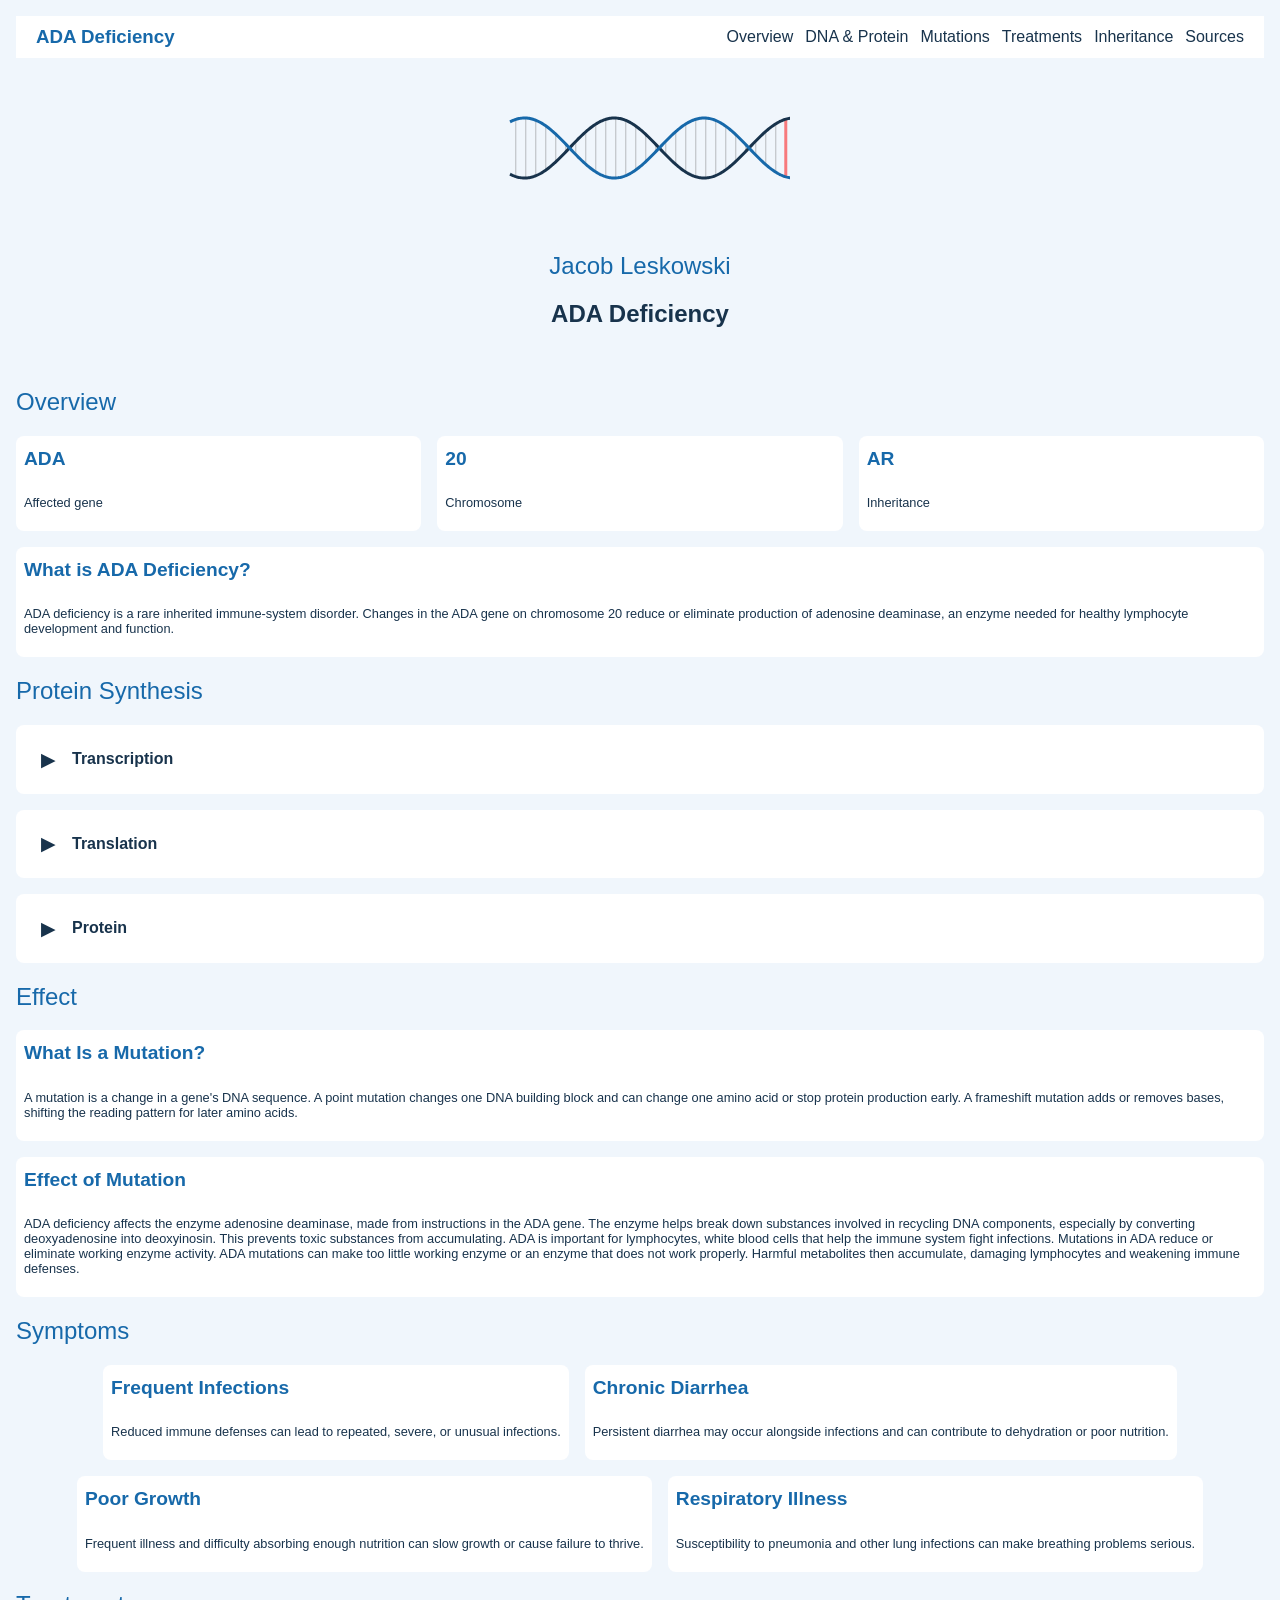
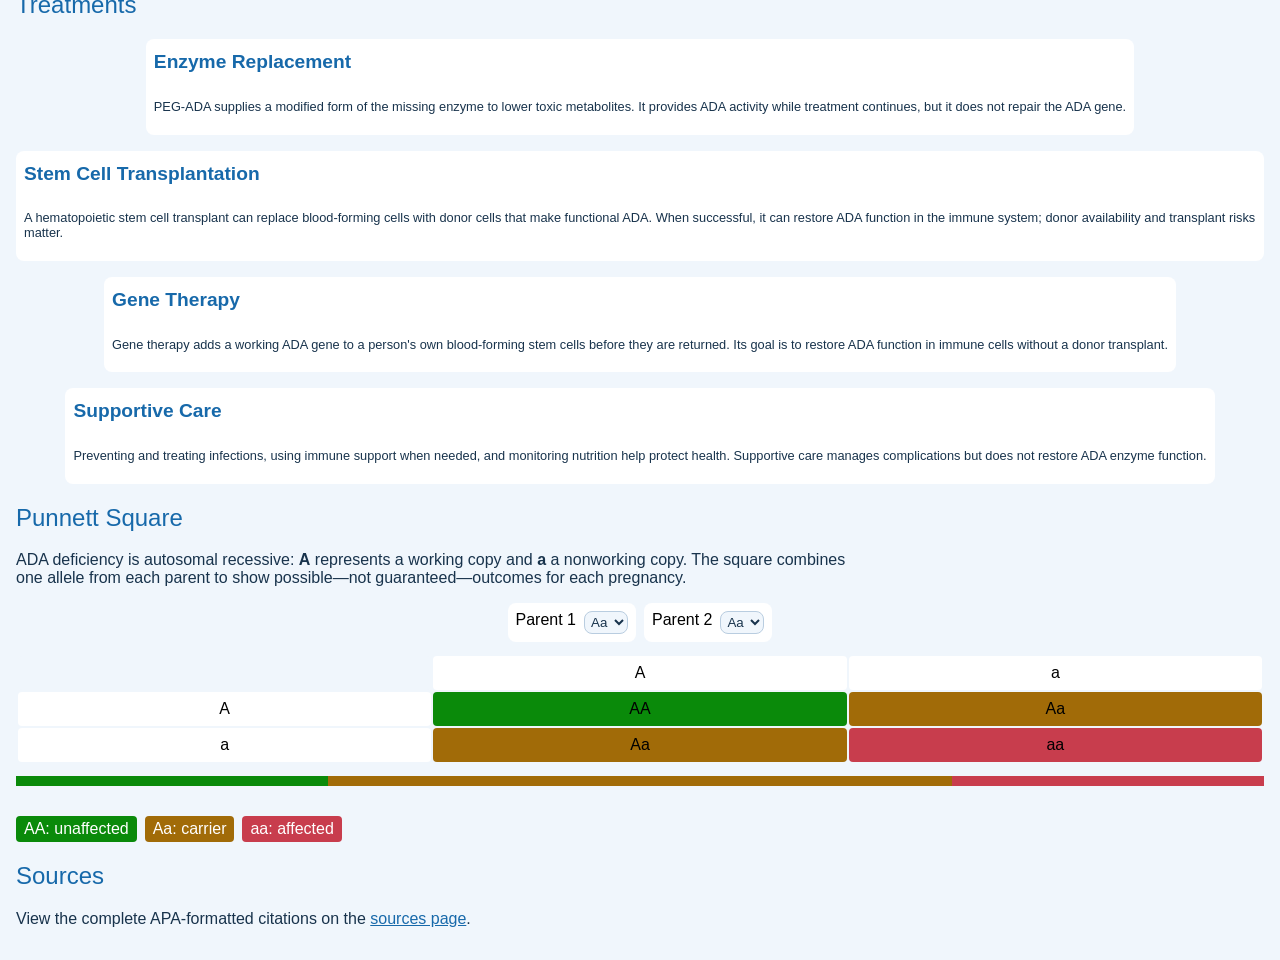
==== commit 7339b398: "final maybe" ====
--- a/index.html
+++ b/index.html
@@ -81,12 +81,11 @@
                         as the enzyme's active site must fit the molecules it acts on. ADA deficiency can result from a
                         mutation that changes the amino acid sequence, altering the protein's abiltity to reduce the
                         toxins.</p>
-                    </p>
                 </aside>
             </section>
         </section>
         <section id="mutation">
-            <h2 class="subtitle">Mutation</h2>
+            <h2 class="subtitle">Effect</h2>
             <section class="infoCardCase">
                 <aside class="infoCard">
                     <h4>What Is a Mutation?</h4>
@@ -95,13 +94,15 @@
                         removes bases, shifting the reading pattern for later amino acids.</p>
                 </aside>
                 <aside class="infoCard">
-                    <h4>Action of ADA</h4>
-                    <p>Adenosine deaminase normally breaks down adenosine and deoxyadenosine, helping prevent toxic
-                        breakdown products from building up.</p>
-                </aside>
-                <aside class="infoCard">
                     <h4>Effect of Mutation</h4>
-                    <p>ADA mutations can make too little working enzyme or an enzyme that does not work properly.
+                    <p>ADA deficiency affects the enzyme adenosine deaminase, made from instructions in the ADA gene.
+                        The enzyme helps break
+                        down substances involved in recycling DNA components, especially by converting deoxyadenosine
+                        into deoxyinosin. This
+                        prevents toxic substances from accumulating. ADA is important for lymphocytes, white blood cells
+                        that help the immune
+                        system fight infections. Mutations in ADA reduce or eliminate working enzyme activity. ADA
+                        mutations can make too little working enzyme or an enzyme that does not work properly.
                         Harmful metabolites then accumulate, damaging lymphocytes and weakening immune defenses.</p>
                 </aside>
             </section>
